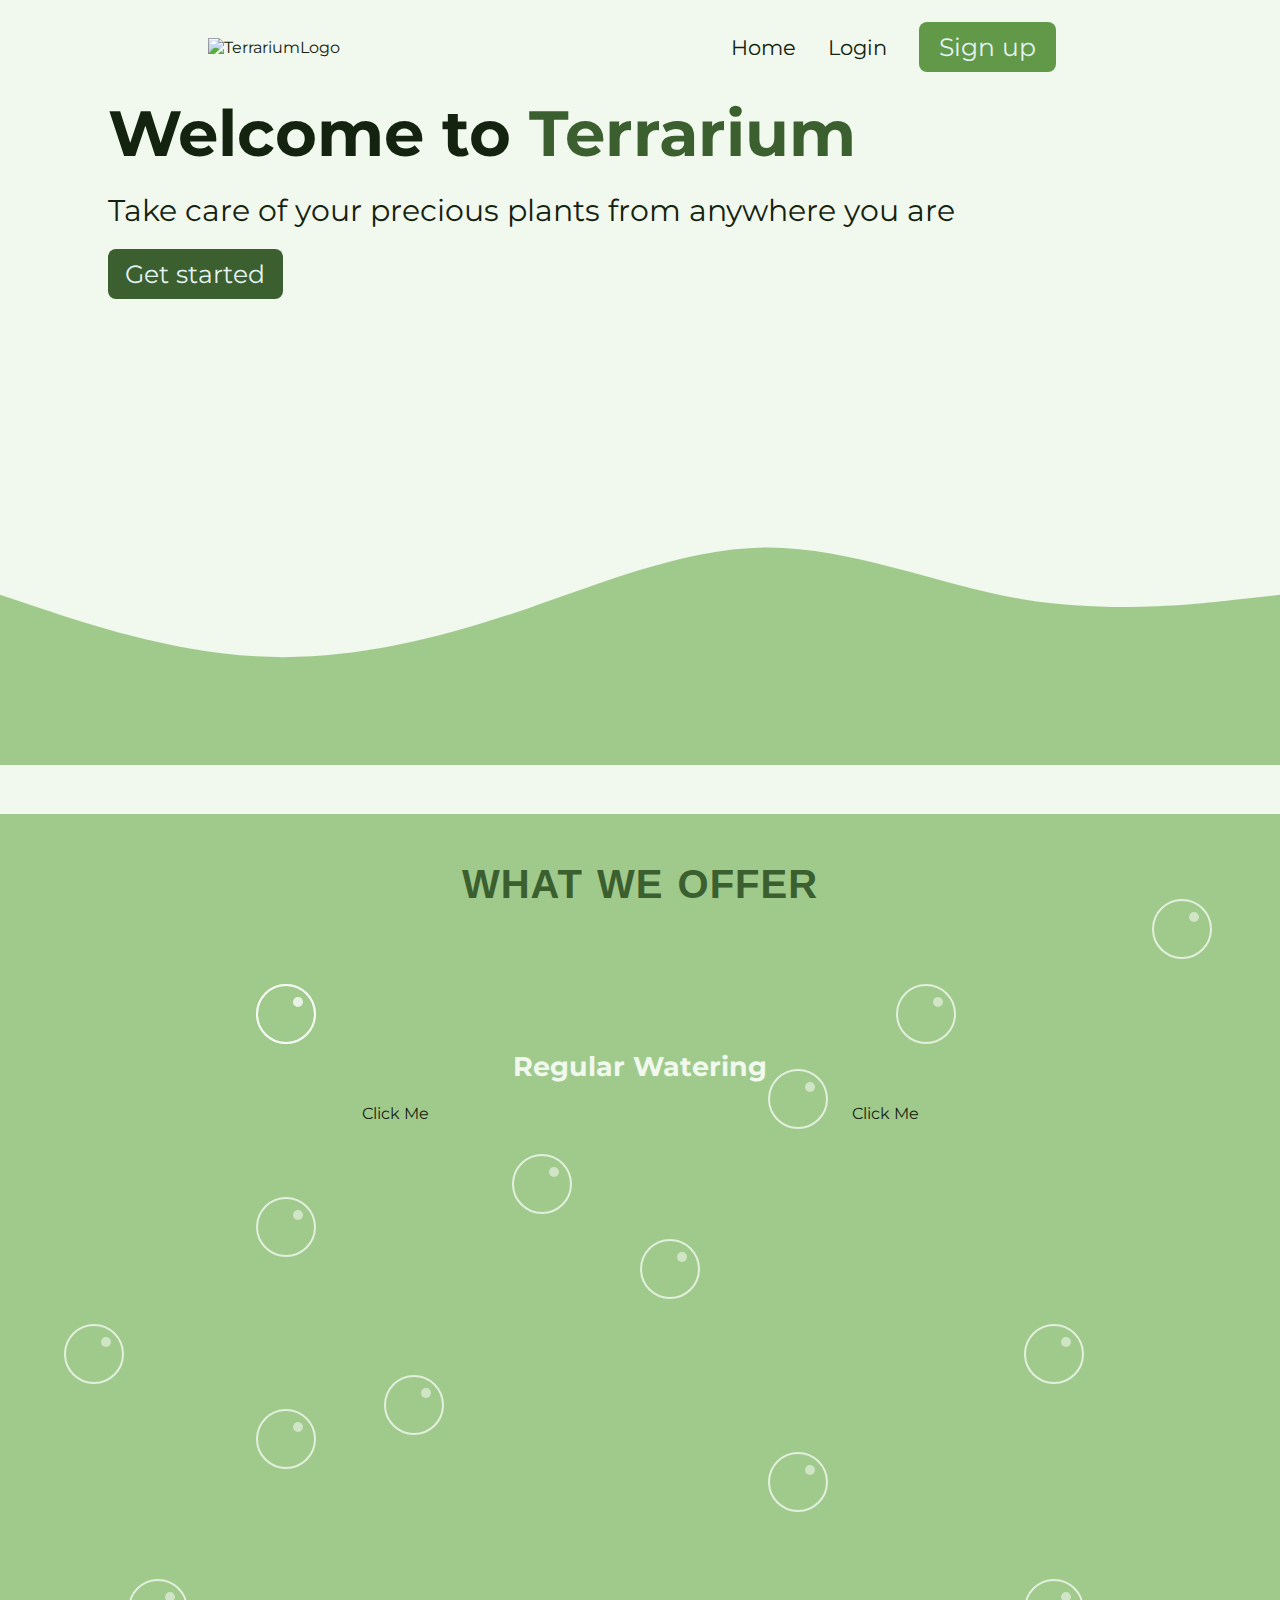
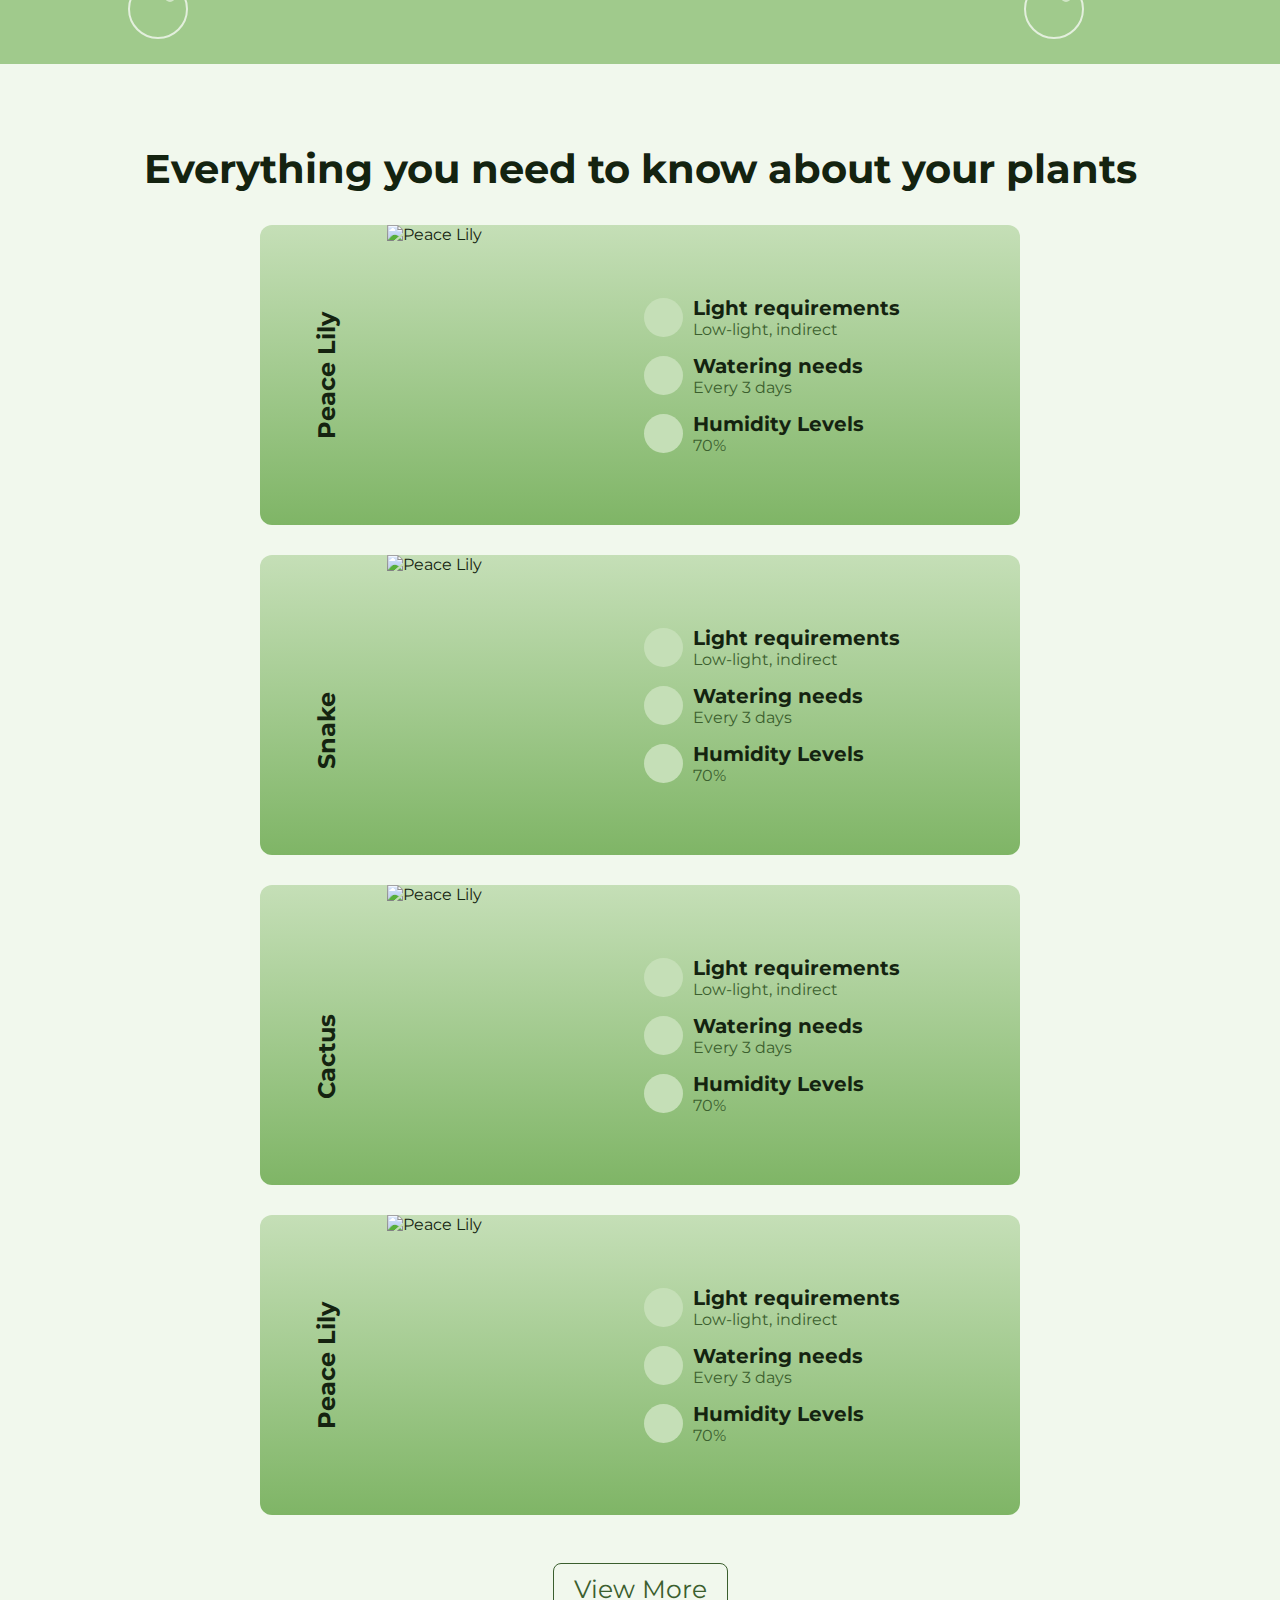
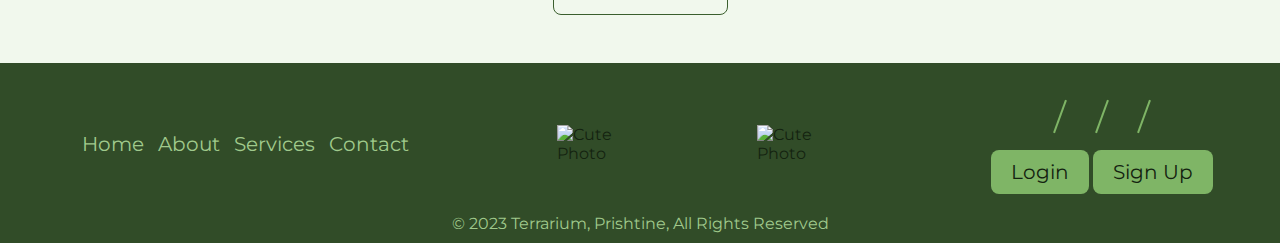
==== structure/index.html @ 0a71049b "Updated project page for plants" ====
<!DOCTYPE html>
<html lang="en">
  <head>
    <meta charset="UTF-8" />
    <meta name="viewport" content="width=device-width, initial-scale=1.0" />
    <link
      rel="stylesheet"
      href="https://cdnjs.cloudflare.com/ajax/libs/font-awesome/6.4.2/css/all.min.css"
      integrity="sha512-z3gLpd7yknf1YoNbCzqRKc4qyor8gaKU1qmn+CShxbuBusANI9QpRohGBreCFkKxLhei6S9CQXFEbbKuqLg0DA=="
      crossorigin="anonymous"
      referrerpolicy="no-referrer"
    />
    <link rel="stylesheet" href="./reset.css" />

    <link rel="stylesheet" href="../styles/style.css" />
    <link
      href="https://fonts.googleapis.com/css2?family=Montserrat:wght@400;700&display=swap"
      rel="stylesheet"
    />

    <title>Terrarium</title>
  </head>
  <body>
    <header>
      <img src="../assets/images/logo.png" alt="TerrariumLogo" width="200px" />
      <ul>
        <li><a href="#" class="link">Home</a></li>
        <li><a href="./login.html" class="link">Login</a></li>
        <li><a href="./signup.html" class="signup-btn">Sign up</a></li>
      </ul>
    </header>
    <main>
      <section id="hero">
        <div class="hero-content">
          <div class="hero-content__text">
            <h1>Welcome to <span>Terrarium</span></h1>
            <p>Take care of your precious plants from anywhere you are</p>
            <button>Get started</button>
          </div>
          <div class="hero-content__thumb">
            <img src="./assets/images/giphy (1).gif" alt="" />
          </div>
        </div>
        <img src="" class="left" alt="" />
      </section>

      <section class="services">
        <svg xmlns="http://www.w3.org/2000/svg" viewBox="0 0 1440 320">
          <path
            fill="#a0ca8c"
            fill-opacity="1"
            d="M0,128L48,144C96,160,192,192,288,197.3C384,203,480,181,576,149.3C672,117,768,75,864,74.7C960,75,1056,117,1152,133.3C1248,149,1344,139,1392,133.3L1440,128L1440,320L1392,320C1344,320,1248,320,1152,320C1056,320,960,320,864,320C768,320,672,320,576,320C480,320,384,320,288,320C192,320,96,320,48,320L0,320Z"
          ></path>
        </svg>
        <div class="wrapper">
          <div><span class="dot"></span></div>
          <div><span class="dot"></span></div>
          <div><span class="dot"></span></div>
          <div><span class="dot"></span></div>
          <div><span class="dot"></span></div>
          <div><span class="dot"></span></div>
          <div><span class="dot"></span></div>
          <div><span class="dot"></span></div>
          <div><span class="dot"></span></div>
          <div><span class="dot"></span></div>
          <div><span class="dot"></span></div>
          <div><span class="dot"></span></div>
          <div><span class="dot"></span></div>
          <div><span class="dot"></span></div>
          <div><span class="dot"></span></div>
        </div>
        <div class="services-slider-right">
          <img
            src="./assets/images/sun-removebg-preview.png"
            class="next"
            id="sunImage"
            alt=""
          />
          <p>Click Me</p>
          <img src="./assets/images/arrow.svg" alt="" class="arrow-right" />
          <img
            src="./assets/images/cloud.png"
            class="prev"
            id="cloudImage"
            alt=""
          />
          <img
            src="./assets/images/arrow-right1.svg"
            alt=""
            class="arrow-left"
          />
          <p class="prev-text">Click Me</p>
        </div>

        <h1>What we offer</h1>
        <div class="services-card-holder">
          <div class="services-section">
            <div class="services-card">
              <img
                src="./assets/images/tree-removebg-preview.png"
                alt=""
                class="tree__thumb"
              />
              <p>
                <i class="fa-solid fa-droplet"></i>
                <span>Regular Watering</span>
              </p>
            </div>
            <div class="services-card">
              <img
                src="./assets/images/tree-removebg-preview.png"
                alt=""
                class="tree__thumb"
              />
              <p>
                <i class="fa-solid fa-sun-plant-wilt"></i>
                <span>Adequate Lighting</span>
              </p>
            </div>
            <div class="services-card">
              <img
                src="./assets/images/tree-removebg-preview.png"
                alt=""
                class="tree__thumb"
              />
              <p>
                <i class="fa-solid fa-plant-wilt"></i>
                <span>Soil Care</span>
              </p>
            </div>
          </div>
        </div>
        <img
          src="./assets/images/image-from-rawpixel-id-7419199-original.png"
          alt=""
        />
      </section>
      <section class="impact">
        <h2>Everything you need to know about your plants</h2>
        <div class="impact-slider">
          <div class="impact-card">
            <div class="impact-card-title">
              <h3>Peace Lily</h3>
            </div>

            <div class="plant-care">
              <img src="./assets/images/peacelily.png" alt="Peace Lily" />
            </div>
            <div class="plant-needs">
              <div class="plant-needs__card">
                <div class="card-icons"><i class="fa-regular fa-sun"></i></div>
                <div class="card-requirments">
                  <h4>Light requirements</h4>
                  <span>Low-light, indirect</span>
                </div>
              </div>
              <div class="plant-needs__card">
                <div class="card-icons">
                  <i class="fa-solid fa-droplet"></i>
                </div>
                <div class="card-requirments">
                  <h4>Watering needs</h4>
                  <span>Every 3 days</span>
                </div>
              </div>
              <div class="plant-needs__card">
                <div class="card-icons">
                  <i class="fa-solid fa-temperature-quarter"></i>
                </div>
                <div class="card-requirments">
                  <h4>Humidity Levels</h4>
                  <span>70%</span>
                </div>
              </div>
            </div>
          </div>
          <div class="impact-card">
            <div class="impact-card-title">
              <h3>Snake</h3>
            </div>

            <div class="plant-care">
              <img src="./assets/images/image-snake.png" alt="Peace Lily" />
            </div>
            <div class="plant-needs">
              <div class="plant-needs__card">
                <div class="card-icons"><i class="fa-regular fa-sun"></i></div>
                <div class="card-requirments">
                  <h4>Light requirements</h4>
                  <span>Low-light, indirect</span>
                </div>
              </div>
              <div class="plant-needs__card">
                <div class="card-icons">
                  <i class="fa-solid fa-droplet"></i>
                </div>
                <div class="card-requirments">
                  <h4>Watering needs</h4>
                  <span>Every 3 days</span>
                </div>
              </div>
              <div class="plant-needs__card">
                <div class="card-icons">
                  <i class="fa-solid fa-temperature-quarter"></i>
                </div>
                <div class="card-requirments">
                  <h4>Humidity Levels</h4>
                  <span>70%</span>
                </div>
              </div>
            </div>
          </div>
          <div class="impact-card">
            <div class="impact-card-title">
              <h3>Cactus</h3>
            </div>

            <div class="plant-care">
              <img src="./assets/images/image-cactus.png" alt="Peace Lily" />
            </div>
            <div class="plant-needs">
              <div class="plant-needs__card">
                <div class="card-icons"><i class="fa-regular fa-sun"></i></div>
                <div class="card-requirments">
                  <h4>Light requirements</h4>
                  <span>Low-light, indirect</span>
                </div>
              </div>
              <div class="plant-needs__card">
                <div class="card-icons">
                  <i class="fa-solid fa-droplet"></i>
                </div>
                <div class="card-requirments">
                  <h4>Watering needs</h4>
                  <span>Every 3 days</span>
                </div>
              </div>
              <div class="plant-needs__card">
                <div class="card-icons">
                  <i class="fa-solid fa-temperature-quarter"></i>
                </div>
                <div class="card-requirments">
                  <h4>Humidity Levels</h4>
                  <span>70%</span>
                </div>
              </div>
            </div>
          </div>
          <div class="impact-card">
            <div class="impact-card-title">
              <h3>Peace Lily</h3>
            </div>

            <div class="plant-care">
              <img src="./assets/images/begonia1.png" alt="Peace Lily" />
            </div>
            <div class="plant-needs">
              <div class="plant-needs__card">
                <div class="card-icons"><i class="fa-regular fa-sun"></i></div>
                <div class="card-requirments">
                  <h4>Light requirements</h4>
                  <span>Low-light, indirect</span>
                </div>
              </div>
              <div class="plant-needs__card">
                <div class="card-icons">
                  <i class="fa-solid fa-droplet"></i>
                </div>
                <div class="card-requirments">
                  <h4>Watering needs</h4>
                  <span>Every 3 days</span>
                </div>
              </div>
              <div class="plant-needs__card">
                <div class="card-icons">
                  <i class="fa-solid fa-temperature-quarter"></i>
                </div>
                <div class="card-requirments">
                  <h4>Humidity Levels</h4>
                  <span>70%</span>
                </div>
              </div>
            </div>
          </div>
        </div>
        <button>View More</button>
      </section>
      <section class="testimonials"></section>
    </main>
    <footer>
      <div class="footer-section">
        <div class="footer-menu">
          <a href="#">Home</a>
          <a href="#">About</a>
          <a href="#">Services</a>
          <a href="#">Contact</a>
        </div>

        <div class="footer-thumb">
          <img src="./assets/images/cactus-footer.png" alt="Cute Photo" />
          <img src="./assets/images/footer-cactus.png" alt="Cute Photo" />
        </div>
        <div class="footer-socials">
          <div class="social-icons">
            <a href="#"><i class="fa-brands fa-linkedin"></i></a>
            <div class="footer-divider"></div>
            <a href="#"><i class="fa-brands fa-facebook"></i></a>
            <div class="footer-divider"></div>
            <a href="#"><i class="fa-brands fa-instagram"></i></a>
            <div class="footer-divider"></div>
            <a href="#"><i class="fa-brands fa-x-twitter"></i></a>
          </div>
          <div class="footer-buttons">
            <button>Login</button>
            <button>Sign Up</button>
          </div>
        </div>
      </div>

      <p class="footer-copyrights">
        © 2023 Terrarium, Prishtine, All Rights Reserved
      </p>
    </footer>
    <script src="../functionalities/index.js"></script>
  </body>
</html>
---- styles/style.css ----
* {
  margin: 0;
  padding: 0;
  box-sizing: border-box;
  font-family: "Montserrat";
  color: #142310;
}
body {
  background-color: #f1f8ed;
}

header {
  display: flex;
  justify-content: space-between;
  align-items: center;
  margin: 1rem 13rem;
}
header ul li {
  display: block;
  margin: 1rem;
  font-size: 1.3rem;
}
header ul li a {
  text-decoration: none;
  position: relative;
}
header ul li a.link {
  text-decoration: none;
  position: relative;
}
header ul li a.link:after {
  content: "";
  display: block;
  height: 3px; /* Adjust the thickness of the underline */
  width: 0;
  background-color: #4a7937; /* Set the color of the underline */
  position: absolute;
  bottom: -5px; /* Adjust the distance of the underline from the text */
  transition: width 0.3s ease;
}

header ul li a.link:hover:after {
  width: 100%; /* Set the width to 100% on hover to create the underline effect */
}
header ul {
  display: flex;
  justify-content: space-between;
  align-items: center;
  list-style: none;
}
.hero-content {
  display: flex;
  justify-content: center;
  align-items: center;
  gap: 17%;
}
.hero-content__thumb {
  max-width: 500px;
}
.hero-content__thumb img {
  width: 100%;
}
.hero-content__text {
  display: flex;
  flex-direction: column;
  gap: 20px;
}
.hero-content__text h1 {
  font-size: 4rem;
}
.hero-content__text p {
  font-size: 30px;
}
.hero-content__text button {
  background-color: #3b5f2e;
  border: none;
  width: 175px;
  padding: 10px;
  border-radius: 8px;
  font-size: 25px;
  color: #e3f2f2;
}
.hero-content__text button:hover {
  background-color: #a0ca8c;
  cursor: pointer;
  color: #142310;
}
.signup-btn {
  font-size: 25px;
  padding: 10px 20px;
  border: none;
  border-radius: 8px;
  background-color: #619949;
  color: #e3f2f2;
  margin-top: 3rem;
}
.signup-btn:hover {
  background-color: #a0ca8c;
  cursor: pointer;
  color: #142310;
}
span {
  color: #3b5f2e;
}
.right {
  position: absolute;
  left: -50px;
  top: -50px;
  width: 500px;
  opacity: 0.5;
}
.left {
  position: absolute;
  right: -50px;
  bottom: -50px;
  width: 500px;
}
.services {
  display: flex;
  flex-direction: column;
  align-items: center;
  justify-content: center;
  height: 850px;
  position: relative;
}

.services-card-holder {
  width: 350px;
  overflow: hidden; /* Hide overflow content */
  display: flex;
  white-space: nowrap;
}

.services-section {
  width: 100vw; /* Make sure it doesn't exceed the viewport width */
  display: flex;
  align-items: center;
  justify-content: center;
  height: 721px;
}

.services img {
  position: absolute;
  bottom: 0px;
  display: flex;
  justify-content: center;
  align-items: flex-end;
  width: 1000px;
}
.tree__thumb {
  width: 350px !important;
  z-index: 999;
}
.services-card {
  position: relative;
  height: 300px;
  width: 350px;
  display: flex;
  justify-content: center;
  align-items: center;
}
.services-card p {
  display: flex;
  flex-direction: column;
  justify-content: center;
  align-items: center;
  position: absolute;
  top: -59px;
  width: 258px;
  z-index: 1000;
  color: #a0ca8c;
  text-align: center;
  font-size: 24px;
}
.services-card p i {
  font-size: 40px;
  margin: 10px;
  color: #1c5d99;
}
.fa-plant-wilt {
  color: #4a7937 !important;
}
.fa-sun-plant-wilt {
  color: #e0ca3c !important;
}
.services-card p span {
  font-size: 27px;
  font-weight: bold;
  color: #f1f8ed;
}
.services h1 {
  font-size: 40px;
  color: #314c28;
}
.services-slider-right {
  position: relative;
  width: 50%;
}
@keyframes pulse {
  0% {
    transform: scale(1);
    opacity: 1;
  }
  50% {
    transform: scale(1.2);
    opacity: 0.8;
  }
  100% {
    transform: scale(1);
    opacity: 1;
  }
}
@keyframes bounce {
  0%,
  20%,
  50%,
  80%,
  100% {
    transform: translateY(0);
  }
  40% {
    transform: translateY(-30px);
  }
  60% {
    transform: translateY(-15px);
  }
}
@keyframes rotate {
  0% {
    transform: rotate(0deg);
  }
  100% {
    transform: rotate(360deg);
  }
}
@keyframes moveRightLeft {
  0% {
    transform: translateX(0);
  }
  50% {
    transform: translateX(-100px);
  }
  100% {
    transform: translateX(0);
  }
}
.services .next {
  width: 150px;
  position: absolute;
  top: 60px;
  right: 0;
  animation: bounce 2s infinite;
}
.services-slider-right p {
  width: 150px;
  position: absolute;
  top: 225px;
  right: 0;
  text-align: center;
}
.services .prev {
  width: 150px;
  position: absolute;
  top: 60px;
  left: 0;
  animation: pulse 2s infinite;
}
.services .prev:hover,
.services .next:hover {
  opacity: 0.7;
}
.arrow-right {
  width: 62px !important;
  position: absolute;
  left: 0;
  top: 165px;
  transform: rotate(237deg);
}
.arrow-left {
  width: 62px !important;
  position: absolute;
  right: -15px;
  top: 176px;
  transform: rotate(121deg);
}
.services-slider-right .prev-text {
  width: 150px;
  position: absolute;
  top: 225px;
  left: 0;
  text-align: center;
}
.services {
  background-color: #a0ca8c;
}

.wrapper {
  height: 100%;
  width: 100%;

  position: absolute;
}
.services h1 {
  top: 70px;
  left: 50%;
  transform: translate(-50%, -50%);
  position: absolute;
  font-family: sans-serif;
  letter-spacing: 1px;
  word-spacing: 2px;
  color: #3b5f2e;
  font-size: 40px;
  font-weight: 888;
  text-transform: uppercase;
}
.wrapper div {
  height: 60px;
  width: 60px;
  border: 2px solid rgba(255, 255, 255, 0.7);
  border-radius: 50px;
  position: absolute;
  top: 10%;
  left: 10%;
  animation: 4s linear infinite;
}
div .dot {
  height: 10px;
  width: 10px;
  border-radius: 50px;
  background: rgba(255, 255, 255, 0.5);
  position: absolute;
  top: 20%;
  right: 20%;
}
.wrapper div:nth-child(1) {
  top: 20%;
  left: 20%;
  animation: animate 8s linear infinite;
}
.wrapper div:nth-child(2) {
  top: 60%;
  left: 80%;
  animation: animate 10s linear infinite;
}
.wrapper div:nth-child(3) {
  top: 40%;
  left: 40%;
  animation: animate 3s linear infinite;
}
.wrapper div:nth-child(4) {
  top: 66%;
  left: 30%;
  animation: animate 7s linear infinite;
}
.wrapper div:nth-child(5) {
  top: 90%;
  left: 10%;
  animation: animate 9s linear infinite;
}
.wrapper div:nth-child(6) {
  top: 30%;
  left: 60%;
  animation: animate 5s linear infinite;
}
.wrapper div:nth-child(7) {
  top: 70%;
  left: 20%;
  animation: animate 8s linear infinite;
}
.wrapper div:nth-child(8) {
  top: 75%;
  left: 60%;
  animation: animate 10s linear infinite;
}
.wrapper div:nth-child(9) {
  top: 50%;
  left: 50%;
  animation: animate 6s linear infinite;
}
.wrapper div:nth-child(10) {
  top: 45%;
  left: 20%;
  animation: animate 10s linear infinite;
}
.wrapper div:nth-child(11) {
  top: 10%;
  left: 90%;
  animation: animate 9s linear infinite;
}
.wrapper div:nth-child(12) {
  top: 20%;
  left: 70%;
  animation: animate 7s linear infinite;
}
.wrapper div:nth-child(13) {
  top: 20%;
  left: 20%;
  animation: animate 8s linear infinite;
}
.wrapper div:nth-child(14) {
  top: 60%;
  left: 5%;
  animation: animate 6s linear infinite;
}
.wrapper div:nth-child(15) {
  top: 90%;
  left: 80%;
  animation: animate 9s linear infinite;
}
@keyframes animate {
  0% {
    transform: scale(0) translateY(0) rotate(70deg);
  }
  100% {
    transform: scale(1.3) translateY(-100px) rotate(360deg);
  }
}
.services svg {
  width: 100%;
  position: absolute;
  top: -333px;
}
#hero {
  height: 80vh;
}
.impact {
  display: flex;
  flex-direction: column;
  justify-content: center;
  align-items: center;
  padding: 3rem;
}
.impact h2 {
  font-size: 40px;
  margin: 2rem;
}
.impact-slider {
  display: flex;
  flex-wrap: wrap;
  justify-content: center;
  align-items: center;
  gap: 30px;
}
.card-icons {
  width: 39px;
  height: 39px;
  border-radius: 50%;
  display: flex;
  justify-content: center;
  align-items: center;
  background-color: #c5dfb7;
}
.impact-card {
  position: relative;
  display: flex;
  justify-content: start;
  align-items: center;
  width: 760px;
  height: auto;
  border-radius: 12px;
  background-image: linear-gradient(to bottom, #c5dfb7, #7fb566);
  padding-right: 50px;
}
.impact-card:hover {
  box-shadow: rgba(0, 0, 0, 0.15) 0px 3px 3px 0px;
}
.impact-card-title {
  width: 127px;
  height: 100%;
  display: flex;
  justify-content: center;
  align-items: center;
}
.impact-card-title h3 {
  font-size: 24px;
  transform: rotate(270deg);
  height: 24px;
  width: 100%;
}
.impact button {
  font-size: 25px;
  padding: 10px 20px;
  border: none;
  border-radius: 8px;
  background-color: transparent;
  color: #3b5f2e;
  border: solid 1px #3b5f2e;
  margin-top: 3rem;
}
.impact button:hover {
  background-color: #e1eed9;
  cursor: pointer;
}
.plant-needs {
  display: flex;
  flex-direction: column;
  justify-content: space-around;
  gap: 15px;
  position: absolute;
  right: 120px;
}
.plant-needs__card {
  margin-left: 20px;
  display: flex;
  justify-content: start;
  align-items: center;
  gap: 10px;
}
.plant-needs__card i {
  font-size: 25px;
  color: #3b5f2e;
}
.card-requirments h4 {
  font-size: 20px;
}
.card-requirments span {
  color: #3b5f2e;
}
.plant-care {
  height: 300px;
}
.impact-card img {
  height: 100%;
}
footer {
  display: flex;
  flex-direction: column;
  justify-content: center;
  align-items: center;
  background-color: #314c28;
  color: #a0ca8c;
  padding-top: 20px;
}
.footer-section {
  width: 100%;
  display: flex;
  justify-content: space-around;
  align-items: center;
}
.footer-menu {
  margin: 10px;
}
.footer-menu a {
  font-size: 20px;
  text-decoration: none;
  color: #a0ca8c;
  margin: 5px;
}
.footer-menu a:hover {
  color: #c5dfb7;
}
.footer-socials {
  display: flex;
  flex-direction: column;
  justify-content: center;
  align-items: center;
}
.social-icons {
  display: flex;
  justify-content: center;
  align-items: center;
  margin: 10px;
}
.social-icons a {
  font-size: 20px;
  text-decoration: none;
  color: #a0ca8c;
  margin: 5px;
}
.social-icons a i {
  font-size: 30px;
  color: #a0ca8c;
  margin: 0 5px;
}
.social-icons a i:hover {
  color: #c5dfb7;
}
.footer-buttons {
  margin-bottom: 10px;
}
.footer-buttons button {
  font-size: 20px;
  padding: 10px 20px;
  border: none;
  border-radius: 8px;
  background-color: #7fb566;
  color: #142310;
}
.footer-buttons button:hover {
  background-color: #a0ca8c;
  cursor: pointer;
}
.footer-copyrights {
  color: #a0ca8c;
  margin: 10px;
  text-align: center;
}
.footer-divider {
  margin: 0px 10px;
  width: 2px;
  height: 35px;
  background-color: #7fb566;
  -webkit-transform: rotate(20deg);
  -ms-transform: rotate(20deg);
  transform: rotate(20deg);
}
.footer-thumb {
  display: flex;
  align-items: end;
  justify-self: space-around;
  overflow: hidden;
  width: 300px;
}
.footer-thumb img:nth-child(1) {
  width: 100px;
  animation: movePlants 4s linear infinite;
  margin-right: 100px;
}
.footer-thumb img:nth-child(2) {
  width: 100px;
  animation: movePlants 4s linear infinite;
}
@keyframes movePlants {
  0% {
    transform: translateX(-300px); /* Start position, move from left */
  }
  100% {
    transform: translateX(300px); /* End position, move to the right */
  }
}
@media (max-width: 1000px) {
  .footer-section {
    width: 100%;
    display: flex;
    flex-direction: column;
    justify-content: space-around;
    align-items: center;
  }
}
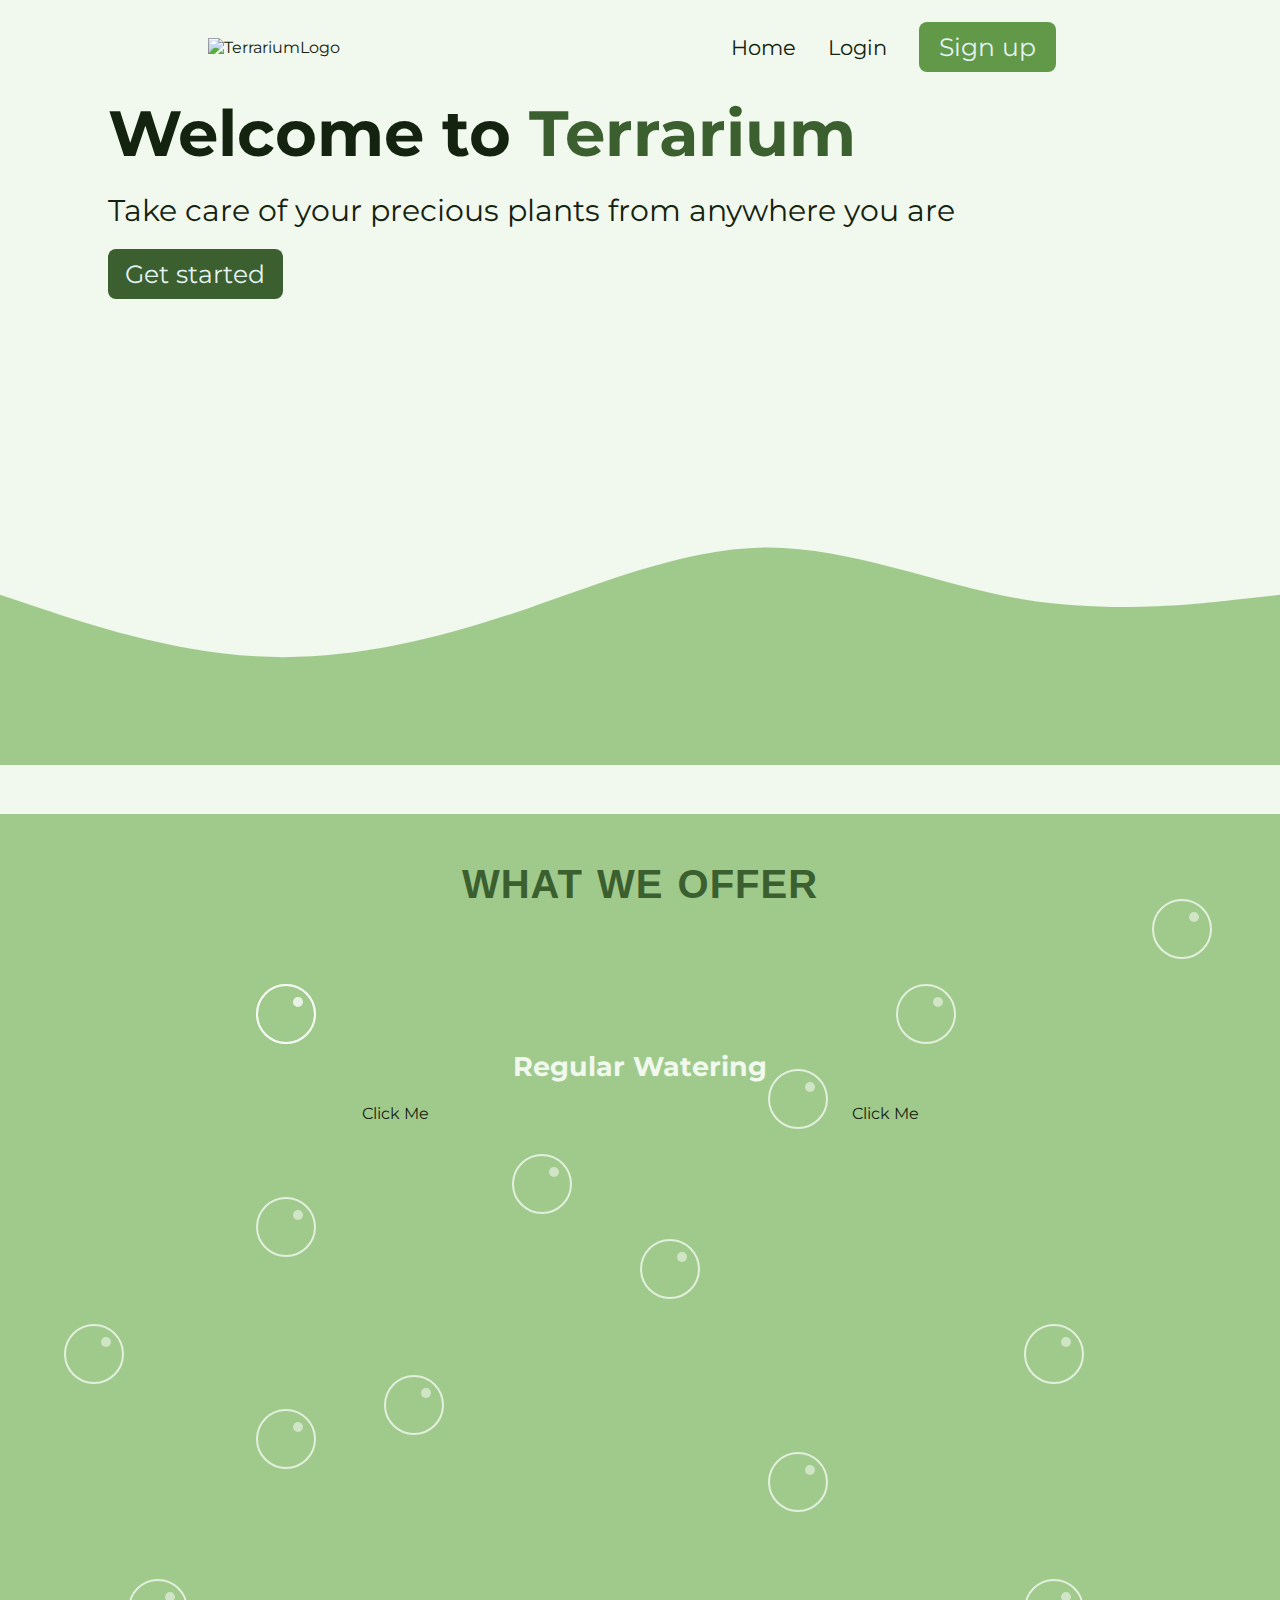
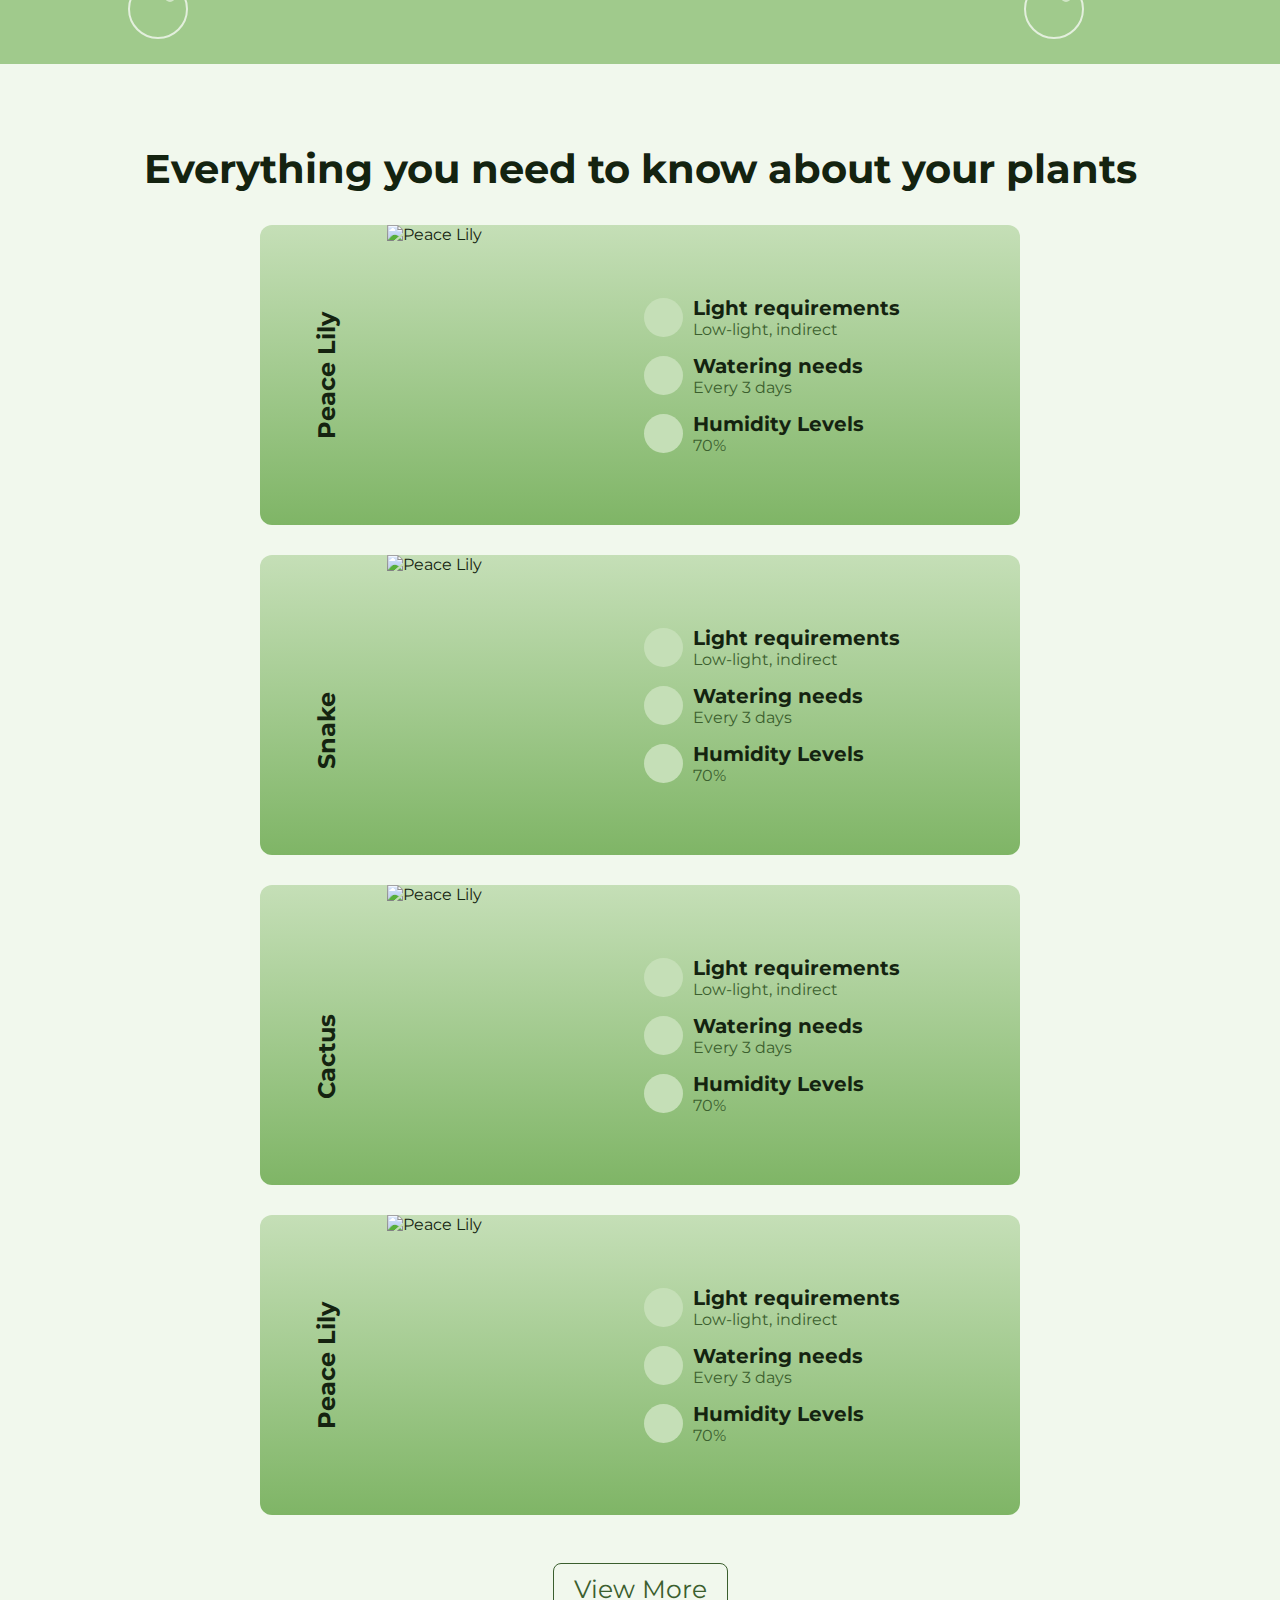
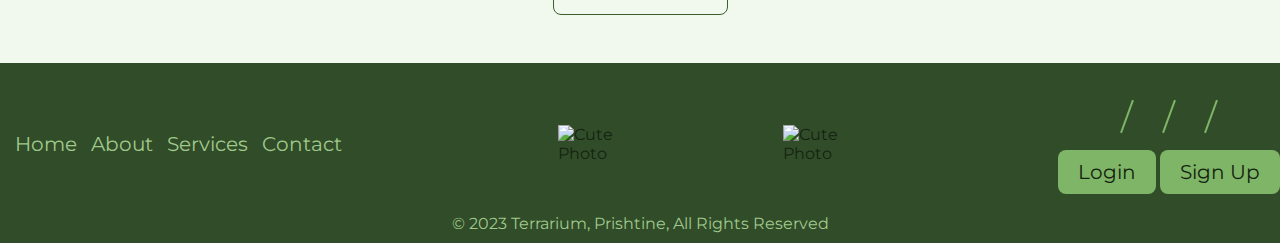
==== commit 771cbc4d: "Added new pages" ====
--- a/structure/index.html
+++ b/structure/index.html
@@ -38,7 +38,7 @@
             <button>Get started</button>
           </div>
           <div class="hero-content__thumb">
-            <img src="./assets/images/giphy (1).gif" alt="" />
+            <img src="../assets/images/giphy (1).gif" alt="" />
           </div>
         </div>
         <img src="" class="left" alt="" />
@@ -71,21 +71,21 @@
         </div>
         <div class="services-slider-right">
           <img
-            src="./assets/images/sun-removebg-preview.png"
+            src="../assets/images/sun-removebg-preview.png"
             class="next"
             id="sunImage"
             alt=""
           />
           <p>Click Me</p>
-          <img src="./assets/images/arrow.svg" alt="" class="arrow-right" />
+          <img src="../assets/images/arrow.svg" alt="" class="arrow-right" />
           <img
-            src="./assets/images/cloud.png"
+            src="../assets/images/cloud.png"
             class="prev"
             id="cloudImage"
             alt=""
           />
           <img
-            src="./assets/images/arrow-right1.svg"
+            src="../assets/images/arrow-right1.svg"
             alt=""
             class="arrow-left"
           />
@@ -97,7 +97,7 @@
           <div class="services-section">
             <div class="services-card">
               <img
-                src="./assets/images/tree-removebg-preview.png"
+                src="../assets/images/tree-removebg-preview.png"
                 alt=""
                 class="tree__thumb"
               />
@@ -108,7 +108,7 @@
             </div>
             <div class="services-card">
               <img
-                src="./assets/images/tree-removebg-preview.png"
+                src="../assets/images/tree-removebg-preview.png"
                 alt=""
                 class="tree__thumb"
               />
@@ -119,7 +119,7 @@
             </div>
             <div class="services-card">
               <img
-                src="./assets/images/tree-removebg-preview.png"
+                src="../assets/images/tree-removebg-preview.png"
                 alt=""
                 class="tree__thumb"
               />
@@ -131,7 +131,7 @@
           </div>
         </div>
         <img
-          src="./assets/images/image-from-rawpixel-id-7419199-original.png"
+          src="../assets/images/image-from-rawpixel-id-7419199-original.png"
           alt=""
         />
       </section>
@@ -144,7 +144,7 @@
             </div>
 
             <div class="plant-care">
-              <img src="./assets/images/peacelily.png" alt="Peace Lily" />
+              <img src="../assets/images/peacelily.png" alt="Peace Lily" />
             </div>
             <div class="plant-needs">
               <div class="plant-needs__card">
@@ -180,7 +180,7 @@
             </div>
 
             <div class="plant-care">
-              <img src="./assets/images/image-snake.png" alt="Peace Lily" />
+              <img src="../assets/images/image-snake.png" alt="Peace Lily" />
             </div>
             <div class="plant-needs">
               <div class="plant-needs__card">
@@ -216,7 +216,7 @@
             </div>
 
             <div class="plant-care">
-              <img src="./assets/images/image-cactus.png" alt="Peace Lily" />
+              <img src="../assets/images/image-cactus.png" alt="Peace Lily" />
             </div>
             <div class="plant-needs">
               <div class="plant-needs__card">
@@ -252,7 +252,7 @@
             </div>
 
             <div class="plant-care">
-              <img src="./assets/images/begonia1.png" alt="Peace Lily" />
+              <img src="../assets/images/begonia1.png" alt="Peace Lily" />
             </div>
             <div class="plant-needs">
               <div class="plant-needs__card">
@@ -297,8 +297,8 @@
         </div>
 
         <div class="footer-thumb">
-          <img src="./assets/images/cactus-footer.png" alt="Cute Photo" />
-          <img src="./assets/images/footer-cactus.png" alt="Cute Photo" />
+          <img src="../assets/images/cactus-footer.png" alt="Cute Photo" />
+          <img src="../assets/images/footer-cactus.png" alt="Cute Photo" />
         </div>
         <div class="footer-socials">
           <div class="social-icons">
--- a/styles/style.css
+++ b/styles/style.css
@@ -31,16 +31,16 @@
 header ul li a.link:after {
   content: "";
   display: block;
-  height: 3px; /* Adjust the thickness of the underline */
+  height: 3px;
   width: 0;
-  background-color: #4a7937; /* Set the color of the underline */
-  position: absolute;
-  bottom: -5px; /* Adjust the distance of the underline from the text */
+  background-color: #4a7937;
+  position: absolute;
+  bottom: -5px;
   transition: width 0.3s ease;
 }
 
 header ul li a.link:hover:after {
-  width: 100%; /* Set the width to 100% on hover to create the underline effect */
+  width: 100%;
 }
 header ul {
   display: flex;
@@ -126,13 +126,13 @@
 
 .services-card-holder {
   width: 350px;
-  overflow: hidden; /* Hide overflow content */
+  overflow: hidden;
   display: flex;
   white-space: nowrap;
 }
 
 .services-section {
-  width: 100vw; /* Make sure it doesn't exceed the viewport width */
+  width: 100vw;
   display: flex;
   align-items: center;
   justify-content: center;
@@ -622,10 +622,10 @@
 }
 @keyframes movePlants {
   0% {
-    transform: translateX(-300px); /* Start position, move from left */
+    transform: translateX(-300px);
   }
   100% {
-    transform: translateX(300px); /* End position, move to the right */
+    transform: translateX(300px);
   }
 }
 @media (max-width: 1000px) {
@@ -637,3 +637,146 @@
     align-items: center;
   }
 }
+.modal {
+  z-index: 9999;
+  display: none;
+  position: fixed;
+  top: 0;
+  left: 0;
+  width: 100%;
+  height: 100%;
+  background-color: rgba(0, 0, 0, 0.5);
+  justify-content: center;
+  align-items: center;
+}
+
+.modal-content {
+  background-color: #fff;
+  padding: 20px;
+  border-radius: 5px;
+  box-shadow: 0px 0px 10px 0px rgba(0, 0, 0, 0.5);
+  width: 80%;
+  height: 80%;
+  position: relative;
+  overflow-y: scroll;
+  overflow-x: hidden;
+}
+.modal-info {
+  display: flex;
+  flex-direction: column;
+  justify-content: center;
+  align-items: center;
+
+  margin: 2rem;
+}
+
+.close {
+  position: absolute;
+  top: 10px;
+  right: 10px;
+  font-size: 24px;
+  cursor: pointer;
+}
+#modal-image {
+  width: 30%;
+}
+/* Add more styles as needed */
+#plant-form input,
+select {
+  border: none;
+  width: 350px;
+  font-size: 1.3rem;
+  border-radius: 8px;
+  padding: 0.8rem;
+  background-color: white;
+  color: #314c28;
+}
+.inputs {
+  display: flex;
+  justify-content: space-around;
+  align-items: center;
+  gap: 2.5rem;
+}
+#plant-form input:focus,
+select:focus {
+  border: 1px solid #619949;
+  max-width: 350px;
+  font-size: 1.3rem;
+  border-radius: 12px;
+  padding: 0.8rem;
+  outline: none;
+}
+#plant-form button {
+  background-color: #3b5f2e;
+  border: none;
+  width: 175px;
+  padding: 10px;
+  border-radius: 8px;
+  font-size: 25px;
+  color: white;
+  transition: all 0.7s;
+}
+#plant-form button:hover {
+  background-color: #4a7937;
+  cursor: pointer;
+}
+.group-input {
+  display: flex;
+  flex-direction: column;
+}
+.group-input label {
+  font-size: 1.2rem;
+  margin-bottom: 0.5rem;
+  margin-top: 1rem;
+  color: #314c28;
+  font-weight: 600;
+}
+.add-plant-form {
+  margin: 1rem 2rem;
+}
+.add-plant-form h2 {
+  color: #2d4126;
+  font-size: 1.9rem;
+  margin-bottom: 1rem;
+  text-align: center;
+}
+#plant-form {
+  display: flex;
+  flex-direction: column;
+  justify-content: center;
+  align-items: center;
+}
+.footer-thumb {
+  display: flex;
+  align-items: end;
+  justify-content: space-around;
+  overflow: hidden;
+  width: 300px;
+  margin: 1rem auto;
+}
+.footer-thumb img:nth-child(1) {
+  width: 150px;
+  animation: movePlants 4s linear infinite;
+  margin-right: 150px;
+}
+.footer-thumb img:nth-child(2) {
+  width: 150px;
+  animation: movePlants 4s linear infinite;
+}
+@keyframes movePlants {
+  0% {
+    transform: translateX(-300px);
+  }
+  100% {
+    transform: translateX(300px);
+  }
+}
+@media (max-width: 1000px) {
+  .footer-section {
+    width: 100%;
+    display: flex;
+    flex-direction: column;
+    justify-content: space-around;
+    align-items: center;
+  }
+}
